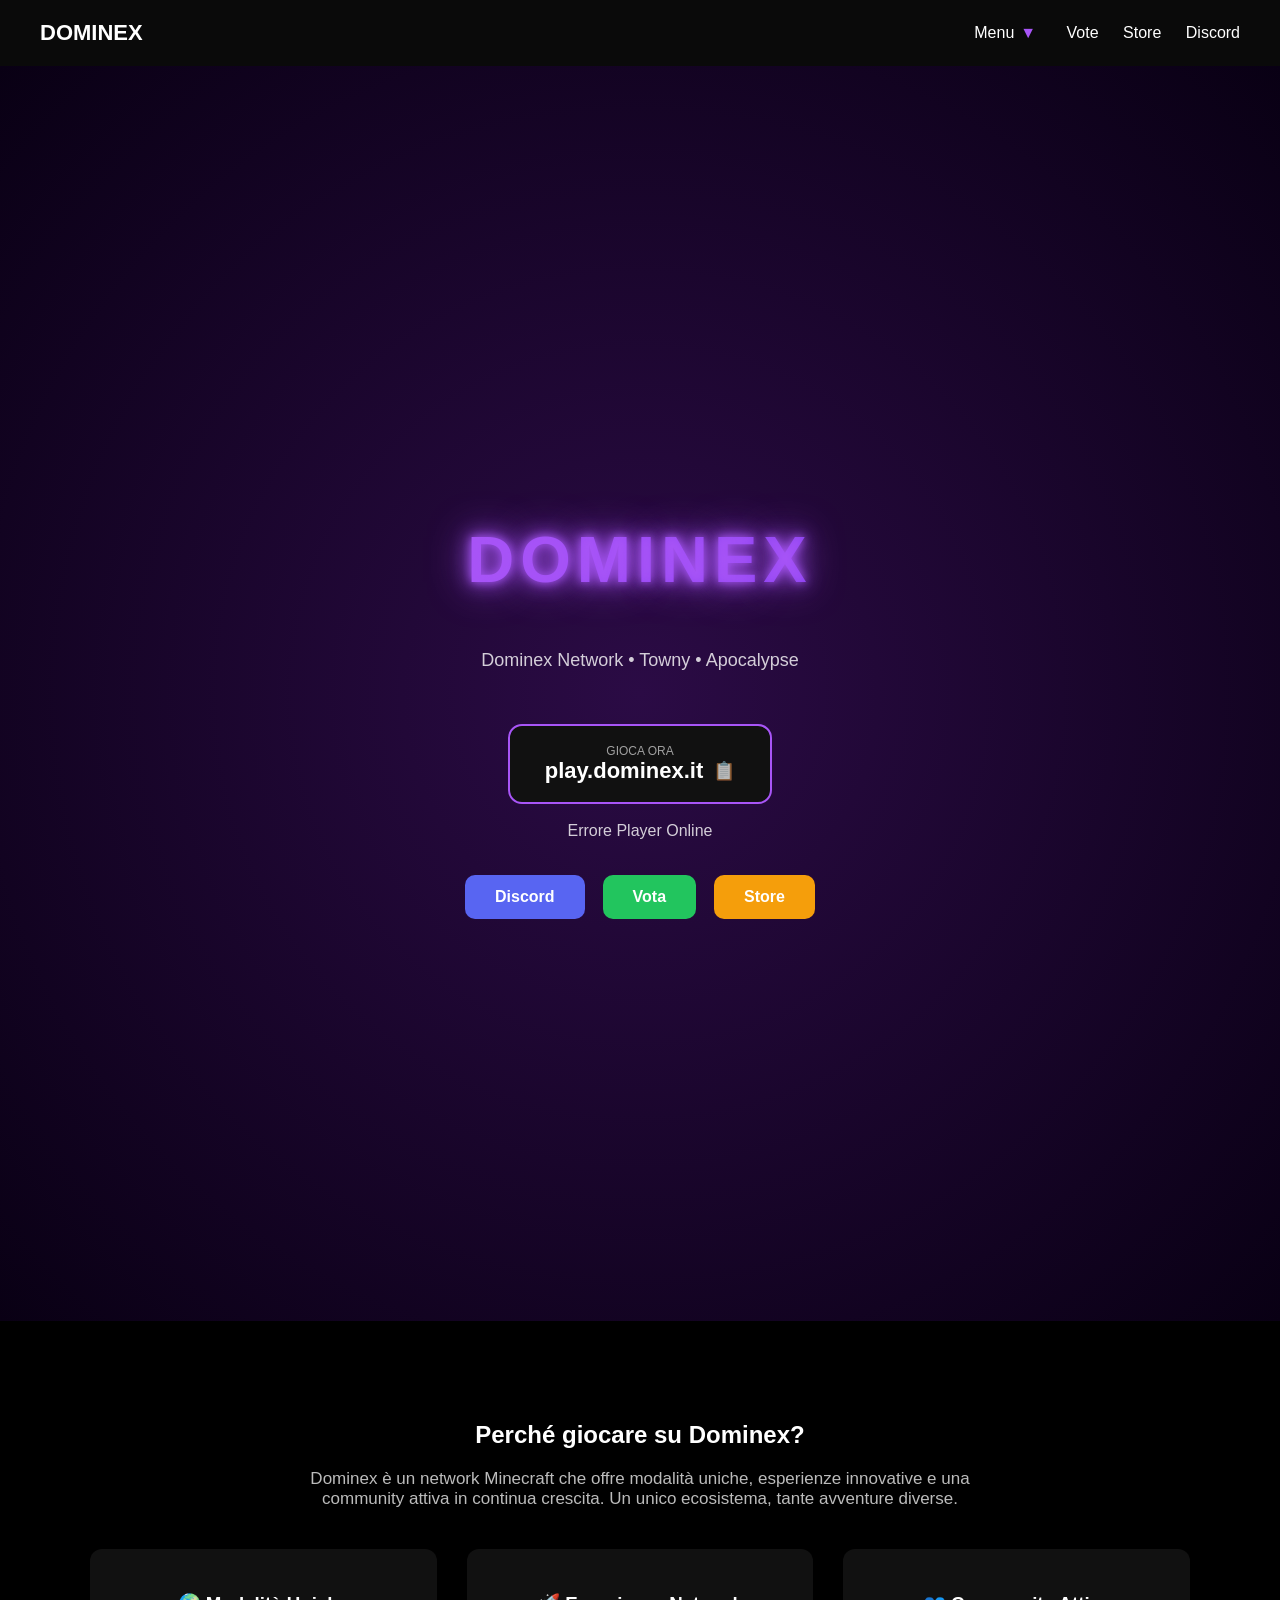
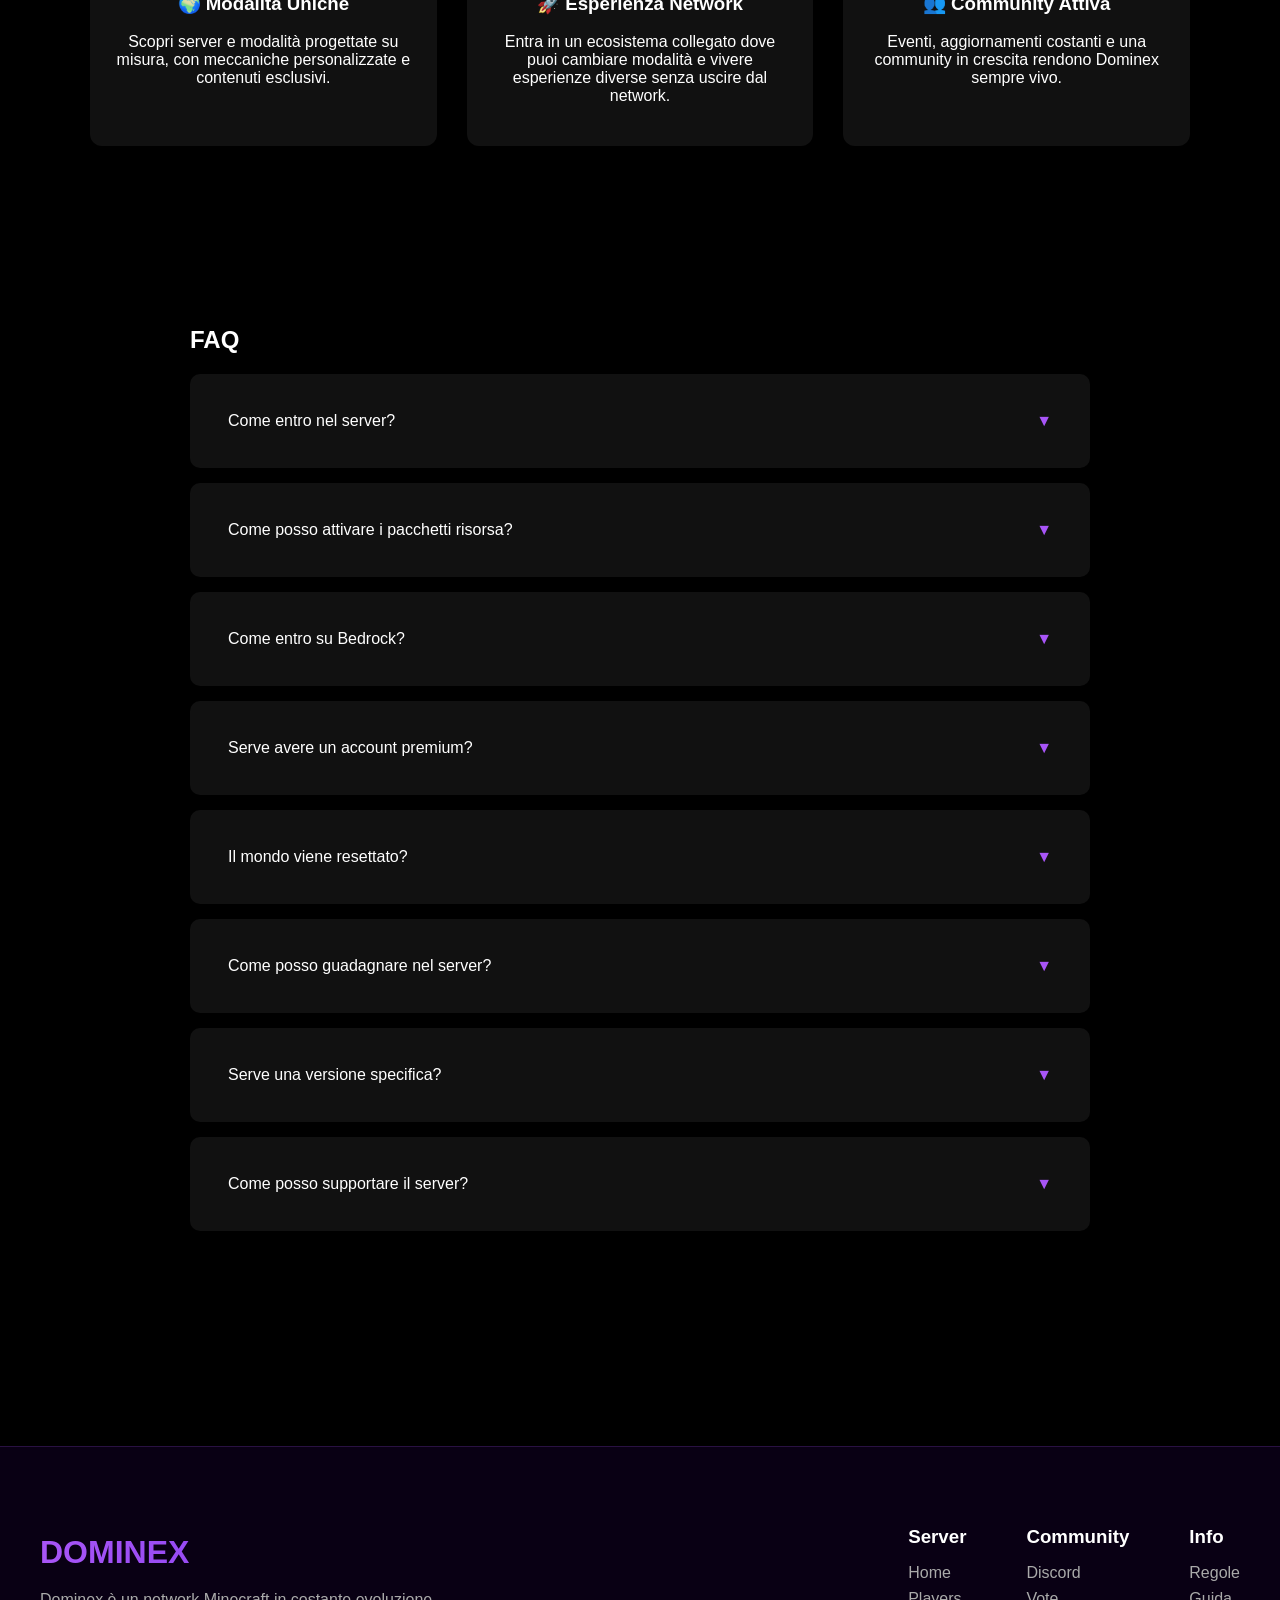
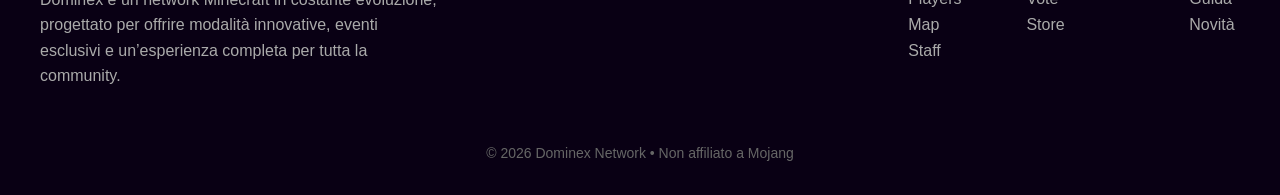
==== index.html @ c72c563b "Add files via upload" ====
<!DOCTYPE html>

<html lang="it">

<head>
<meta charset="UTF-8">
<title>Dominex Network</title>
<link rel="stylesheet" href="style.css">
</head>

<body>

<nav class="navbar">

<a href="index.html" class="logo">DOMINEX</a>

<div class="links">

<!-- MENU -->
<div class="dropdown">
<button class="dropbtn">
Menu <span class="arrow">▼</span>
</button>

<div class="dropdown-content">
<a href="index.html">Home</a>
<a href="staff.html">Staff</a>
<a href="players.html">Players</a>
<a href="map.html">Map</a>
<a href="rules.html">Regole</a>
<a href="guide.html">Guida</a>
<a href="novita.html">Novità</a>
</div>
</div>

<!-- LINK DIRETTI -->
<a href="https://voto.dominex.it">Vote</a>
<a href="https://store.dominex.it">Store</a>
<a href="https://discord.dominex.it">Discord</a>

</div>

</nav>

<section class="hero">

<div class="hero-bg"></div>

<div class="hero-content">

<h1 class="hero-title">DOMINEX</h1>

<p class="hero-subtitle">
Dominex Network • Towny • Apocalypse
</p>

<div class="hero-ip" onclick="copyIP()">

<span class="ip-label">GIOCA ORA</span>

<div class="ip-container">

<span class="ip-address">play.dominex.it</span> <span class="copy-icon">📋</span>

</div>

</div>

<div class="hero-players">
<span id="playercount">...</span> Player Online
</div>

<div class="hero-buttons">

<a href="https://discord.dominex.it" class="btn discord">
Discord
</a>

<a href="https://voto.dominex.it" class="btn vote">
Vota
</a>

<a href="https://store.dominex.it" class="btn store">
Store
</a>

</div>

</div>

</section>


<section class="features">

<h2>Perché giocare su Dominex?</h2>

<p class="features-desc">
Dominex è un network Minecraft che offre modalità uniche,
esperienze innovative e una community attiva in continua crescita.
Un unico ecosistema, tante avventure diverse.
</p>

<div class="features-grid">

<div class="feature">
<h3>🌍 Modalità Uniche</h3>
<p>
Scopri server e modalità progettate su misura,
con meccaniche personalizzate e contenuti esclusivi.
</p>
</div>

<div class="feature">
<h3>🚀 Esperienza Network</h3>
<p>
Entra in un ecosistema collegato dove puoi
cambiare modalità e vivere esperienze diverse
senza uscire dal network.
</p>
</div>

<div class="feature">
<h3>👥 Community Attiva</h3>
<p>
Eventi, aggiornamenti costanti e una community
in crescita rendono Dominex sempre vivo.
</p>
</div>

</div>

</div>

</section>

<section class="faq">

<h2>FAQ</h2>

<div class="faq-item">
<button class="faq-question">
<span>Come entro nel server?</span>
<span class="arrow">▼</span>
</button>
<div class="faq-answer">
<p>Usa l'IP <b>play.dominex.it</b> su Minecraft Java Edition.</p>
</div>
</div>

<div class="faq-item">
<button class="faq-question">
<span>Come posso attivare i pacchetti risorsa?</span>
<span class="arrow">▼</span>
</button>
<div class="faq-answer">
<p>Per attivare i pacchetti risorsa bisogna: Cliccare il server, Cliccare "Modifica Server", Pacchetti Risorsa: Attivi.</p>
</div>
</div>

<div class="faq-item">
<button class="faq-question">
<span>Come entro su Bedrock?</span>
<span class="arrow">▼</span>
</button>
<div class="faq-answer">
<p>
Puoi entrare anche da Minecraft Bedrock usando:
<br><br>
<b>IP:</b> play.dominex.it<br>
<b>Porta:</b> 5184
</p>
</div>
</div>

<div class="faq-item">
<button class="faq-question">
<span>Serve avere un account premium?</span>
<span class="arrow">▼</span>
</button>
<div class="faq-answer">
<p>No, il server supporta sia giocatori premium che non premium.</p>
</div>
</div>

<div class="faq-item">
<button class="faq-question">
<span>Il mondo viene resettato?</span>
<span class="arrow">▼</span>
</button>
<div class="faq-answer">
<p>Il mondo viene resettato ogni fine Season.</p>
</div>
</div>

<div class="faq-item">
<button class="faq-question">
<span>Come posso guadagnare nel server?</span>
<span class="arrow">▼</span>
</button>
<div class="faq-answer">
<p>
Puoi guadagnare tramite lavori, commercio con altri player,
vendita di risorse e sviluppo della tua città.
</p>
</div>
</div>

<div class="faq-item">
<button class="faq-question">
<span>Serve una versione specifica?</span>
<span class="arrow">▼</span>
</button>
<div class="faq-answer">
<p>Il server supporta la versione 1.21.11 di Minecraft.</p>
</div>
</div>

<div class="faq-item">
<button class="faq-question">
<span>Come posso supportare il server?</span>
<span class="arrow">▼</span>
</button>
<div class="faq-answer">
<p>Puoi votare il server o acquistare contenuti nello store.</p>
</div>
</div>

</section>

<script src="script.js"></script>


<footer class="footer">

<div class="footer-container">

<div class="footer-left">
<h2>DOMINEX</h2>
<p>Dominex è un network Minecraft in costante evoluzione, progettato per offrire modalità innovative, eventi esclusivi e un’esperienza completa per tutta la community.</p>
</div>

<div class="footer-links">

<div class="footer-column">
<h3>Server</h3>
<a href="index.html">Home</a>
<a href="players.html">Players</a>
<a href="map.html">Map</a>
<a href="staff.html">Staff</a>
</div>

<div class="footer-column">
<h3>Community</h3>
<a href="https://discord.dominex.it">Discord</a>
<a href="https://voto.dominex.it">Vote</a>
<a href="https://store.dominex.it">Store</a>
</div>

<div class="footer-column">
<h3>Info</h3>
<a href="rules.html">Regole</a>
<a href="guide.html">Guida</a>
<a href="novita.html">Novità</a>
</div>

</div>

</div>

<div class="footer-bottom">
<p>© 2026 Dominex Network • Non affiliato a Mojang</p>
</div>

</footer>
</body>
</html>
---- style.css ----
body{
margin:0;
font-family:Arial;
color:white;
background:#000;
position:relative;
overflow-x:hidden;
}

/* BACKGROUND ANIMATO */

body::before{
content:"";
position:fixed;
top:0;
left:0;
width:100%;
height:100%;

background-image:url("background.jpg");
background-size:110%;
background-position:center;
background-repeat:no-repeat;

animation:panorama 30s ease-in-out infinite alternate;

z-index:-1;
opacity:0.35;
}

/* ANIMAZIONE */

@keyframes panorama{

0%{
background-position:center top;
}

50%{
background-position:center center;
}

100%{
background-position:center bottom;
}

}

/* NAVBAR */

.navbar{
display:flex;
justify-content:space-between;
align-items:center;
padding:20px 40px;
background:#0a0a0a;
}

.logo{
color:white;
text-decoration:none;
font-weight:bold;
font-size:22px;
}

.logo:hover{
color:#a855f7;
}

.links a{
margin-left:20px;
text-decoration:none;
color:white;
transition:0.2s;
}

.links a:hover{
color:#a855f7;
}

/* HERO */

.hero{
text-align:center;
padding:200px 20px;
}

/* TITOLO */

.hero h1{
font-size:65px;

text-shadow:
0 0 10px #a855f7,
0 0 20px #a855f7,
0 0 40px #a855f7;
}

.subtitle{
color:#ccc;
margin-top:10px;
}

/* BOTTONI */

.buttons{
margin-top:25px;
}

.buttons button{
margin:10px;
padding:12px 25px;
border:none;
border-radius:6px;
cursor:pointer;
font-size:14px;
transition:0.2s;
}

.buttons button:hover{
transform:scale(1.05);
}

.discord{background:#5865F2;color:white;}
.vote{background:#22c55e;color:white;}
.store{background:#f59e0b;color:white;}

/* STAFF */

.staff{
text-align:center;
padding:80px 20px;
}

.staff-desc{
max-width:700px;
margin:auto;
margin-bottom:60px;
color:#ccc;
}

.staff-pyramid{
display:flex;
flex-direction:column;
align-items:center;
gap:50px;
}

.staff-row{
display:flex;
justify-content:center;
gap:40px;
flex-wrap:wrap;
}

.staff-card{
background:#111;
padding:25px;
border-radius:12px;
max-width:260px;
transition:0.2s;
}

.staff-card:hover{
transform:translateY(-5px);
}

.staff-card img{
width:90px;
margin-bottom:10px;
}

.name{
color:#a855f7;
font-weight:bold;
}

/* FOUNDER */

.founder .staff-card{
transform:scale(1.08);
border:2px solid #a855f7;
box-shadow:0 0 20px #a855f7;
}

/* PLAYERS */

.players{
text-align:center;
padding:80px 20px;
}

#playerlist{
margin-top:30px;
}

#playerlist div{
margin:10px;
font-size:16px;
}
/* NEWS */

.news{
padding:80px 20px;
text-align:center;
}

.news-grid{
display:grid;
grid-template-columns:repeat(auto-fit,minmax(250px,1fr));
gap:30px;
max-width:1100px;
margin:auto;
}

.news-card{
background:#111;
padding:25px;
border-radius:12px;
transition:0.2s;
}

.news-card:hover{
transform:translateY(-5px);
}

/* FEATURES */

.features{
padding:80px 20px;
text-align:center;
}

.features-grid{
display:grid;
grid-template-columns:repeat(auto-fit,minmax(250px,1fr));
gap:30px;
max-width:1100px;
margin:auto;
}

.feature{
background:#111;
padding:25px;
border-radius:12px;
}

/* FAQ */

.faq{
padding:80px 20px;
max-width:900px;
margin:auto;
}

.faq-item{
background:#111;
padding:20px;
border-radius:10px;
margin-bottom:20px;
}
/* FAQ */

.faq{
padding:80px 20px;
max-width:900px;
margin:auto;
}

.faq-item{
background:#111;
border-radius:10px;
margin-bottom:15px;
overflow:hidden;
}

.faq-question{
width:100%;
background:#111;
color:white;
border:none;
padding:18px;
font-size:16px;
text-align:left;
cursor:pointer;
transition:0.2s;
}

.faq-question:hover{
background:#1a1a1a;
}

.faq-answer{
max-height:0;
overflow:hidden;
transition:max-height 0.35s ease;
padding:0 18px;
}

.faq-answer p{
margin:15px 0;
color:#ccc;
}
/* FAQ */

.faq{
padding:80px 20px;
max-width:900px;
margin:auto;
}

.faq-item{
background:#111;
border-radius:10px;
margin-bottom:15px;
overflow:hidden;
transition:0.2s;
}

.faq-item.active{
box-shadow:0 0 15px #a855f7;
border:1px solid #a855f7;
}

.faq-question{
width:100%;
background:none;
border:none;
color:white;
padding:18px;
font-size:16px;
cursor:pointer;

display:flex;
justify-content:space-between;
align-items:center;

transition:0.2s;
}

.faq-question:hover{
background:#1a1a1a;
}

.arrow{
transition:transform 0.3s;
color:#a855f7;
}

.faq-item.active .arrow{
transform:rotate(180deg);
}

.faq-answer{
max-height:0;
overflow:hidden;
transition:max-height 0.35s ease;
padding:0 18px;
}

.faq-answer p{
margin:15px 0;
color:#ccc;
}
.features-desc{
max-width:700px;
margin:auto;
margin-bottom:40px;
color:#bbb;
font-size:17px;
text-align:center;
}
.news-desc{
max-width:700px;
margin:auto;
margin-bottom:40px;
color:#bbb;
font-size:17px;
text-align:center;
}
.discord-news{
max-width:900px;
margin:auto;
margin-top:30px;
border-radius:10px;
overflow:hidden;
box-shadow:0 0 20px rgba(168,85,247,0.3);
}
.changelogs-news{
max-width:900px;
margin:auto;
margin-top:30px;
border-radius:10px;
overflow:hidden;
box-shadow:0 0 20px rgba(168,85,247,0.3);
}

.news-container{
display:grid;
grid-template-columns:repeat(auto-fit,minmax(400px,1fr));
gap:30px;
max-width:1100px;
margin:auto;
margin-top:40px;
}

.news-box{
background:#111;
padding:20px;
border-radius:10px;
box-shadow:0 0 15px rgba(168,85,247,0.3);
}

.news-box h3{
margin-bottom:15px;
}
.news-container{
display:grid;
grid-template-columns:1fr 1fr;
gap:40px;
max-width:1100px;
margin:auto;
}

.news-box{
background:#111;
padding:25px;
border-radius:12px;
}

.news-card{
background:#0f0f0f;
padding:20px;
margin-top:20px;
border-radius:10px;
border-left:4px solid #a855f7;
transition:0.3s;
}

.news-card:hover{
transform:translateY(-5px);
box-shadow:0 0 15px #a855f7;
}

.date{
display:block;
margin-top:10px;
font-size:13px;
opacity:0.6;
}
.hero{
position:relative;
display:flex;
align-items:center;
justify-content:center;
height:95vh;
text-align:center;
overflow:hidden;
}

.hero-bg{
position:absolute;
width:100%;
height:100%;
background:radial-gradient(circle at center,#2b0b45,#090014);
z-index:-1;
animation:heroGlow 8s infinite alternate;
}

@keyframes heroGlow{
0%{opacity:0.7}
100%{opacity:1}
}

.hero-title{
font-size:110px;
font-weight:900;
letter-spacing:6px;
background:linear-gradient(90deg,#a855f7,#7c3aed,#a855f7);
background-size:200%;
-webkit-background-clip:text;
color:transparent;
animation:titleGlow 6s linear infinite;
}

@keyframes titleGlow{
0%{background-position:0%}
100%{background-position:200%}
}

.hero-subtitle{
margin-top:10px;
font-size:18px;
opacity:0.8;
}

.hero-ip{
margin-top:35px;
background:#111;
border:2px solid #a855f7;
border-radius:14px;
padding:18px 35px;
cursor:pointer;
transition:0.3s;
display:inline-block;
}

.hero-ip:hover{
transform:scale(1.05);
box-shadow:0 0 25px #a855f7;
}

.ip-label{
font-size:12px;
opacity:0.6;
display:block;
}

.ip-container{
display:flex;
align-items:center;
gap:10px;
justify-content:center;
}

.ip-address{
font-size:22px;
font-weight:bold;
}

.copy-icon{
font-size:18px;
opacity:0.7;
}

.hero-players{
margin-top:18px;
font-size:16px;
opacity:0.8;
}

.hero-buttons{
margin-top:35px;
display:flex;
gap:18px;
justify-content:center;
flex-wrap:wrap;
}

.btn{
padding:13px 30px;
border-radius:10px;
font-weight:bold;
text-decoration:none;
color:white;
transition:0.3s;
}

.btn:hover{
transform:translateY(-3px);
}

.discord{background:#5865F2;}
.vote{background:#22c55e;}
.store{background:#f59e0b;}
/* BACKGROUND VIOLA GLOBALE */

body::after{
content:"";
position:fixed;
top:0;
left:0;
width:100%;
height:100%;

background:radial-gradient(circle at center,#2b0b45,#090014);

z-index:-2;
animation:heroGlow 8s infinite alternate;
}

@keyframes heroGlow{
0%{opacity:0.75;}
100%{opacity:1;}
}
/* DROPDOWN MENU */

.dropdown{
position:relative;
display:inline-block;
}

.dropbtn{
background:none;
border:none;
color:white;
font-size:16px;
cursor:pointer;
}

.dropbtn:hover{
color:#a855f7;
}

.dropdown-content{
display:none;
position:absolute;
background:#111;
min-width:160px;
border-radius:8px;
box-shadow:0 0 10px rgba(0,0,0,0.5);
z-index:10;
}

.dropdown-content a{
display:block;
padding:10px 15px;
color:white;
text-decoration:none;
}

.dropdown-content a:hover{
background:#1a1a1a;
color:#a855f7;
}

.dropdown:hover .dropdown-content{
display:block;
}
/* DROPDOWN */

.dropdown{
position:relative;
}

.dropbtn{
background:none;
border:none;
color:white;
font-size:16px;
cursor:pointer;
display:flex;
align-items:center;
gap:6px;
transition:0.25s;
}

.dropbtn:hover{
color:#a855f7;
}

/* MENU */

.dropdown-content{
position:absolute;
top:35px;
left:0;

background:rgba(20,20,30,0.85);
backdrop-filter:blur(6px);

border-radius:12px;
min-width:180px;

border:1px solid rgba(168,85,247,0.2);

box-shadow:0 0 20px rgba(168,85,247,0.25);

opacity:0;
transform:translateY(10px) scale(0.95);
pointer-events:none;

transition:0.25s;
}

/* LINK MENU */

.dropdown-content a{
display:block;
padding:12px 16px;
color:white;
text-decoration:none;
transition:0.2s;
}

.dropdown-content a:hover{
background:rgba(168,85,247,0.15);
color:#c084fc;
}

/* APERTURA */

.dropdown:hover .dropdown-content{
opacity:1;
transform:translateY(0) scale(1);
pointer-events:auto;
}

/* FRECCIA ANIMATA */

.arrow{
transition:transform 0.25s;
}

.dropdown:hover .arrow{
transform:rotate(180deg);
}
.dropdown-content{
opacity:0;
transform:translateY(10px);
pointer-events:none;
transition:0.25s;
}

.dropdown.active .dropdown-content{
opacity:1;
transform:translateY(0);
pointer-events:auto;
}

.dropdown.active .arrow{
transform:rotate(180deg);
}
.dropdown-content{

display:none;

position:absolute;
top:40px;
left:0;

background:#111;
border-radius:10px;
min-width:180px;

opacity:0;
transform:translateY(10px);
transition:0.25s;

}

.dropdown.active .dropdown-content{

display:block;
opacity:1;
transform:translateY(0);

}
.players{
text-align:center;
padding:80px 20px;
}

.players-desc{
max-width:700px;
margin:auto;
margin-bottom:40px;
color:#bbb;
}

.players-grid{
display:grid;
grid-template-columns:repeat(auto-fit,minmax(200px,1fr));
gap:30px;
max-width:1100px;
margin:auto;
}

.player{
background:#111;
padding:25px;
border-radius:12px;
transition:0.3s;
box-shadow:0 0 10px rgba(0,0,0,0.5);
}

.player:hover{
transform:translateY(-5px);
box-shadow:0 0 20px #a855f7;
}

.player img{
width:70px;
margin-bottom:10px;
}

.player-name{
font-weight:bold;
margin-bottom:5px;
}

.player-desc{
font-size:13px;
color:#bbb;
}
/* FOOTER */

.footer{

margin-top:120px;
background:#090014;
border-top:1px solid rgba(168,85,247,0.2);
padding:60px 40px 20px 40px;

}

.footer-container{

display:flex;
justify-content:space-between;
flex-wrap:wrap;
gap:60px;

}

.footer-left{

max-width:400px;

}

.footer-left h2{

font-size:32px;
margin-bottom:10px;
background:linear-gradient(90deg,#a855f7,#7c3aed);
-webkit-background-clip:text;
color:transparent;

}

.footer-left p{

color:#aaa;
line-height:1.6;

}

.footer-links{

display:flex;
gap:60px;

}

.footer-column{

display:flex;
flex-direction:column;

}

.footer-column h3{

color:white;
margin-bottom:12px;

}

.footer-column a{

color:#aaa;
text-decoration:none;
margin:4px 0;
transition:0.2s;

}

.footer-column a:hover{

color:#a855f7;

}

.footer-bottom{

margin-top:40px;
text-align:center;
color:#666;
font-size:14px;

}
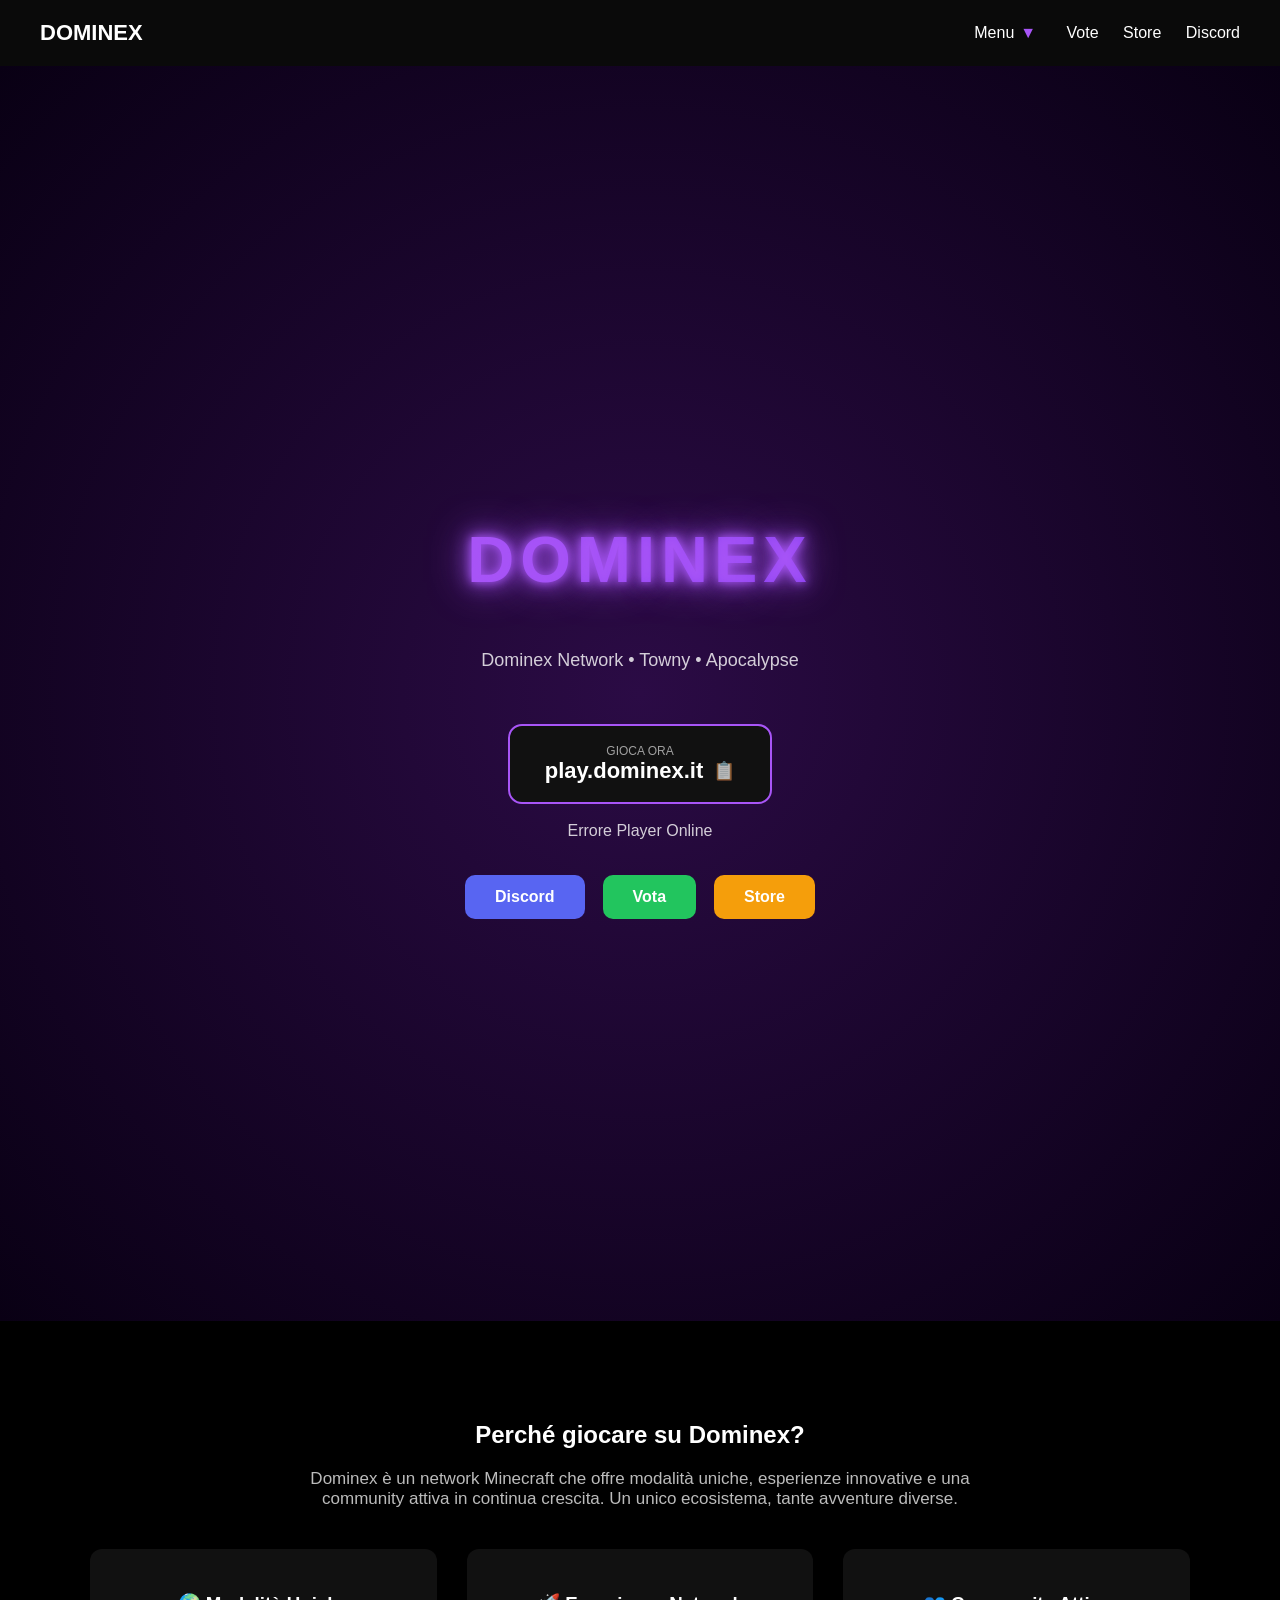
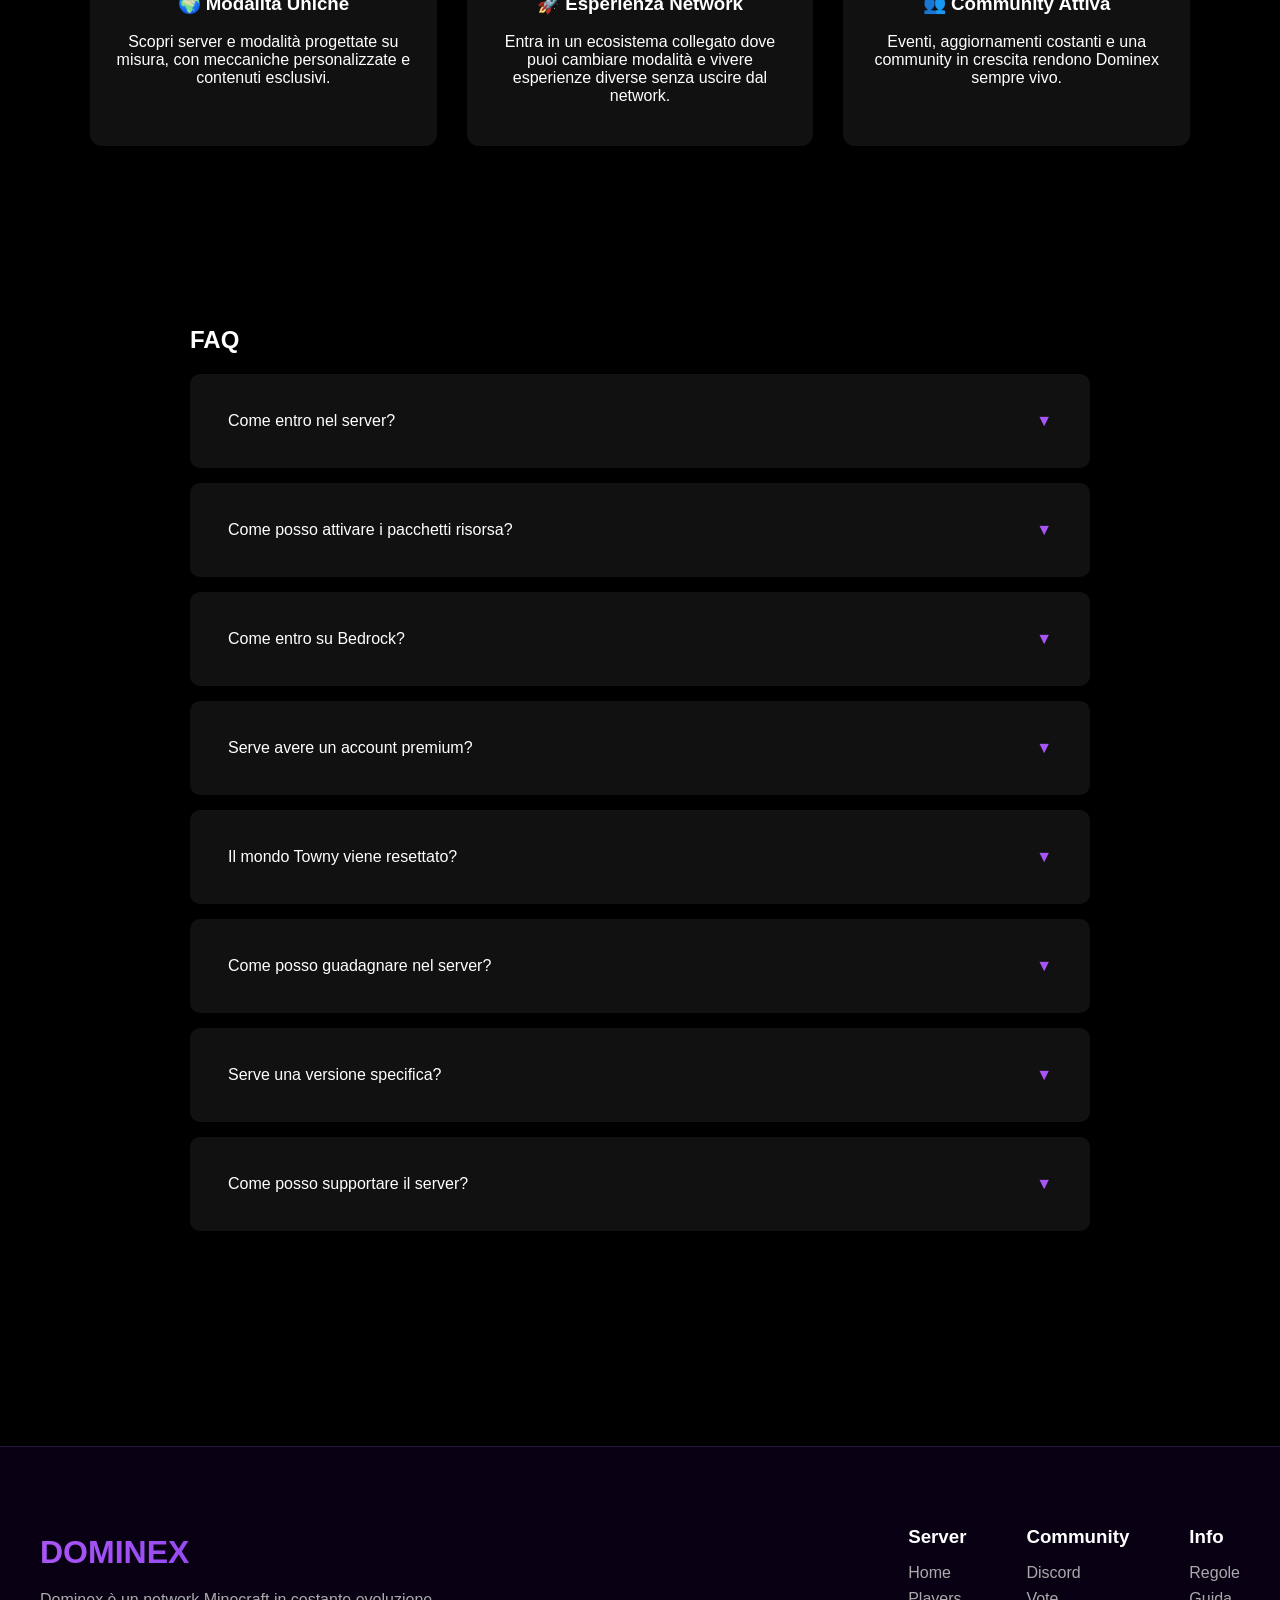
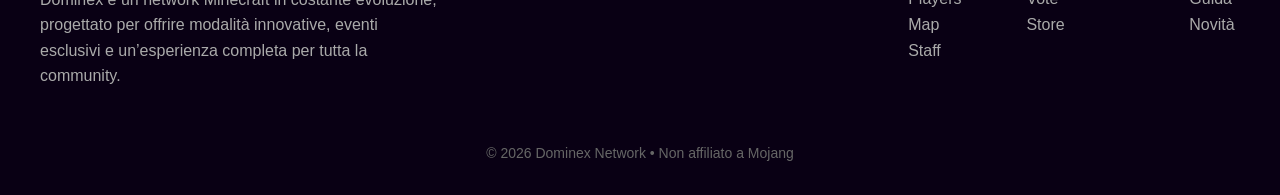
==== commit 6fadaf2d: "Update FAQ question and answer about world reset" ====
--- a/index.html
+++ b/index.html
@@ -185,11 +185,11 @@
 
 <div class="faq-item">
 <button class="faq-question">
-<span>Il mondo viene resettato?</span>
-<span class="arrow">▼</span>
-</button>
-<div class="faq-answer">
-<p>Il mondo viene resettato ogni fine Season.</p>
+<span>Il mondo Towny viene resettato?</span>
+<span class="arrow">▼</span>
+</button>
+<div class="faq-answer">
+<p>Il mondo Towny viene resettato ogni fine Season.</p>
 </div>
 </div>
 
--- a/style.css
+++ b/style.css
@@ -879,4 +879,194 @@
 color:#666;
 font-size:14px;
 
-}+}
+/* ========================= */
+/* SEZIONE MAPPA */
+/* ========================= */
+
+.map-section{
+text-align:center;
+padding:70px 20px;
+position:relative;
+}
+
+/* ========================= */
+/* TITOLO */
+/* ========================= */
+
+.map-title{
+font-size:40px;
+margin-bottom:10px;
+}
+
+.map-description{
+color:#bbbbbb;
+font-size:18px;
+margin-bottom:35px;
+}
+
+/* ========================= */
+/* CONTENITORE */
+/* ========================= */
+
+.map-button-wrapper{
+position:relative;
+display:flex;
+justify-content:center;
+align-items:center;
+width:100%;
+margin:20px 0;
+}
+
+/* ========================= */
+/* BOTTONE */
+/* ========================= */
+
+.map-button{
+position:relative;
+z-index:5;
+display:inline-block;
+background:linear-gradient(45deg,#00c6ff,#0072ff);
+color:white;
+font-size:22px;
+font-weight:bold;
+padding:18px 45px;
+border-radius:12px;
+text-decoration:none;
+transition:all 0.3s ease;
+box-shadow:0 0 15px #00c6ff,0 0 35px rgba(0,114,255,0.6);
+}
+
+.map-button:hover{
+transform:translateY(-5px) scale(1.05);
+box-shadow:0 0 25px #00e5ff,0 0 70px rgba(0,140,255,1);
+background:linear-gradient(45deg,#00e5ff,#008cff);
+}
+
+/* ========================= */
+/* ELEMENTI SPAZIALI */
+/* ========================= */
+
+.orbit,
+.stars,
+.galaxy{
+position:absolute;
+top:50%;
+left:50%;
+transform:translate(-50%,-50%);
+pointer-events:none;
+opacity:0;
+transition:opacity 0.3s ease;
+}
+
+/* ========================= */
+/* ORBITE */
+/* ========================= */
+
+.orbit{
+border:2px solid rgba(0,198,255,0.25);
+border-radius:50%;
+animation:spin 12s linear infinite;
+}
+
+.orbit1{ width:200px; height:200px; }
+.orbit2{ width:260px; height:260px; animation-duration:18s; }
+
+@keyframes spin{
+from{ transform:translate(-50%,-50%) rotate(0deg); }
+to{ transform:translate(-50%,-50%) rotate(360deg); }
+}
+
+.map-button-wrapper:hover .orbit{
+opacity:1;
+animation-duration:4s;
+}
+
+/* ========================= */
+/* SATELLITE */
+/* ========================= */
+
+.satellite{
+width:10px;
+height:10px;
+background:#00c6ff;
+border-radius:50%;
+position:absolute;
+top:-5px;
+left:50%;
+transform:translateX(-50%);
+box-shadow:0 0 12px #00e5ff;
+}
+
+/* ========================= */
+/* STELLE */
+/* ========================= */
+
+.stars{
+width:420px;
+height:420px;
+background:
+radial-gradient(2px 2px at 20% 30%,#fff,transparent),
+radial-gradient(1.5px 1.5px at 70% 20%,#00c6ff,transparent),
+radial-gradient(2px 2px at 40% 80%,#fff,transparent),
+radial-gradient(1px 1px at 80% 70%,#00e5ff,transparent);
+animation:rotateStars 40s linear infinite;
+}
+
+@keyframes rotateStars{
+from{ transform:translate(-50%,-50%) rotate(0deg); }
+to{ transform:translate(-50%,-50%) rotate(360deg); }
+}
+
+.map-button-wrapper:hover .stars{
+opacity:1;
+}
+
+/* ========================= */
+/* GALASSIA */
+/* ========================= */
+
+.galaxy{
+width:480px;
+height:480px;
+background:
+radial-gradient(circle at 50% 50%,rgba(0,198,255,0.25),transparent 60%),
+radial-gradient(circle at 30% 30%,rgba(0,114,255,0.15),transparent 50%),
+radial-gradient(circle at 70% 70%,rgba(0,255,255,0.1),transparent 55%);
+filter:blur(30px);
+animation:rotateGalaxy 80s linear infinite;
+}
+
+@keyframes rotateGalaxy{
+from{ transform:translate(-50%,-50%) rotate(0deg); }
+to{ transform:translate(-50%,-50%) rotate(-360deg); }
+}
+
+.map-button-wrapper:hover .galaxy{
+opacity:1;
+}
+
+/* ========================= */
+/* PIANETI GRAVITAZIONALI */
+/* ========================= */
+
+.planet{
+position:absolute;
+border-radius:50%;
+background:radial-gradient(circle at 30% 30%,#ffffff,#00c6ff);
+box-shadow:0 0 14px #00e5ff;
+pointer-events:none;
+transition:transform 0.08s linear;
+z-index:1;
+}
+
+/* Pianeti con dimensioni diverse */
+
+.planet1{ top:8%;  left:12%; width:10px; height:10px; }
+.planet2{ top:18%; left:78%; width:14px; height:14px; }
+.planet3{ top:32%; left:6%;  width:9px;  height:9px; }
+.planet4{ top:44%; left:72%; width:13px; height:13px; }
+.planet5{ top:60%; left:18%; width:11px; height:11px; }
+.planet6{ top:76%; left:86%; width:8px;  height:8px; }
+.planet7{ top:22%; left:48%; width:12px; height:12px; }
+.planet8{ top:82%; left:52%; width:10px; height:10px; }
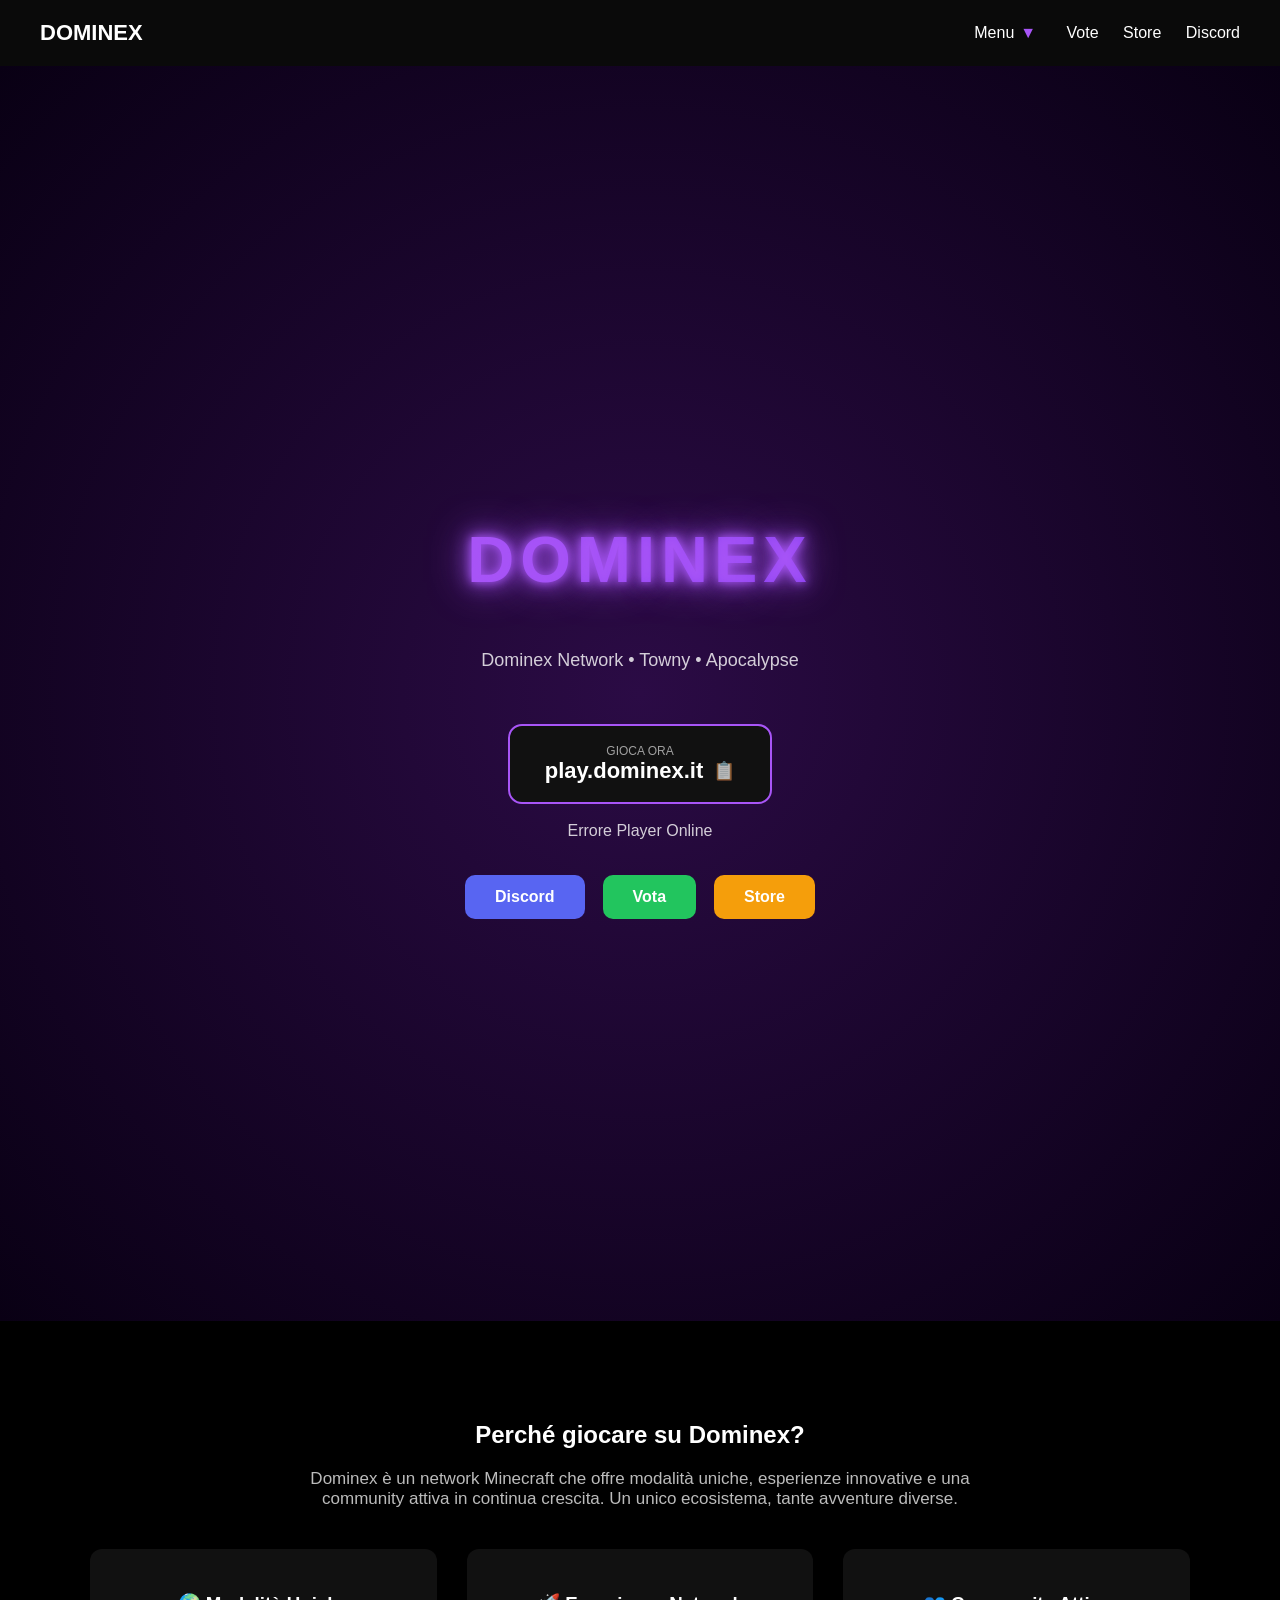
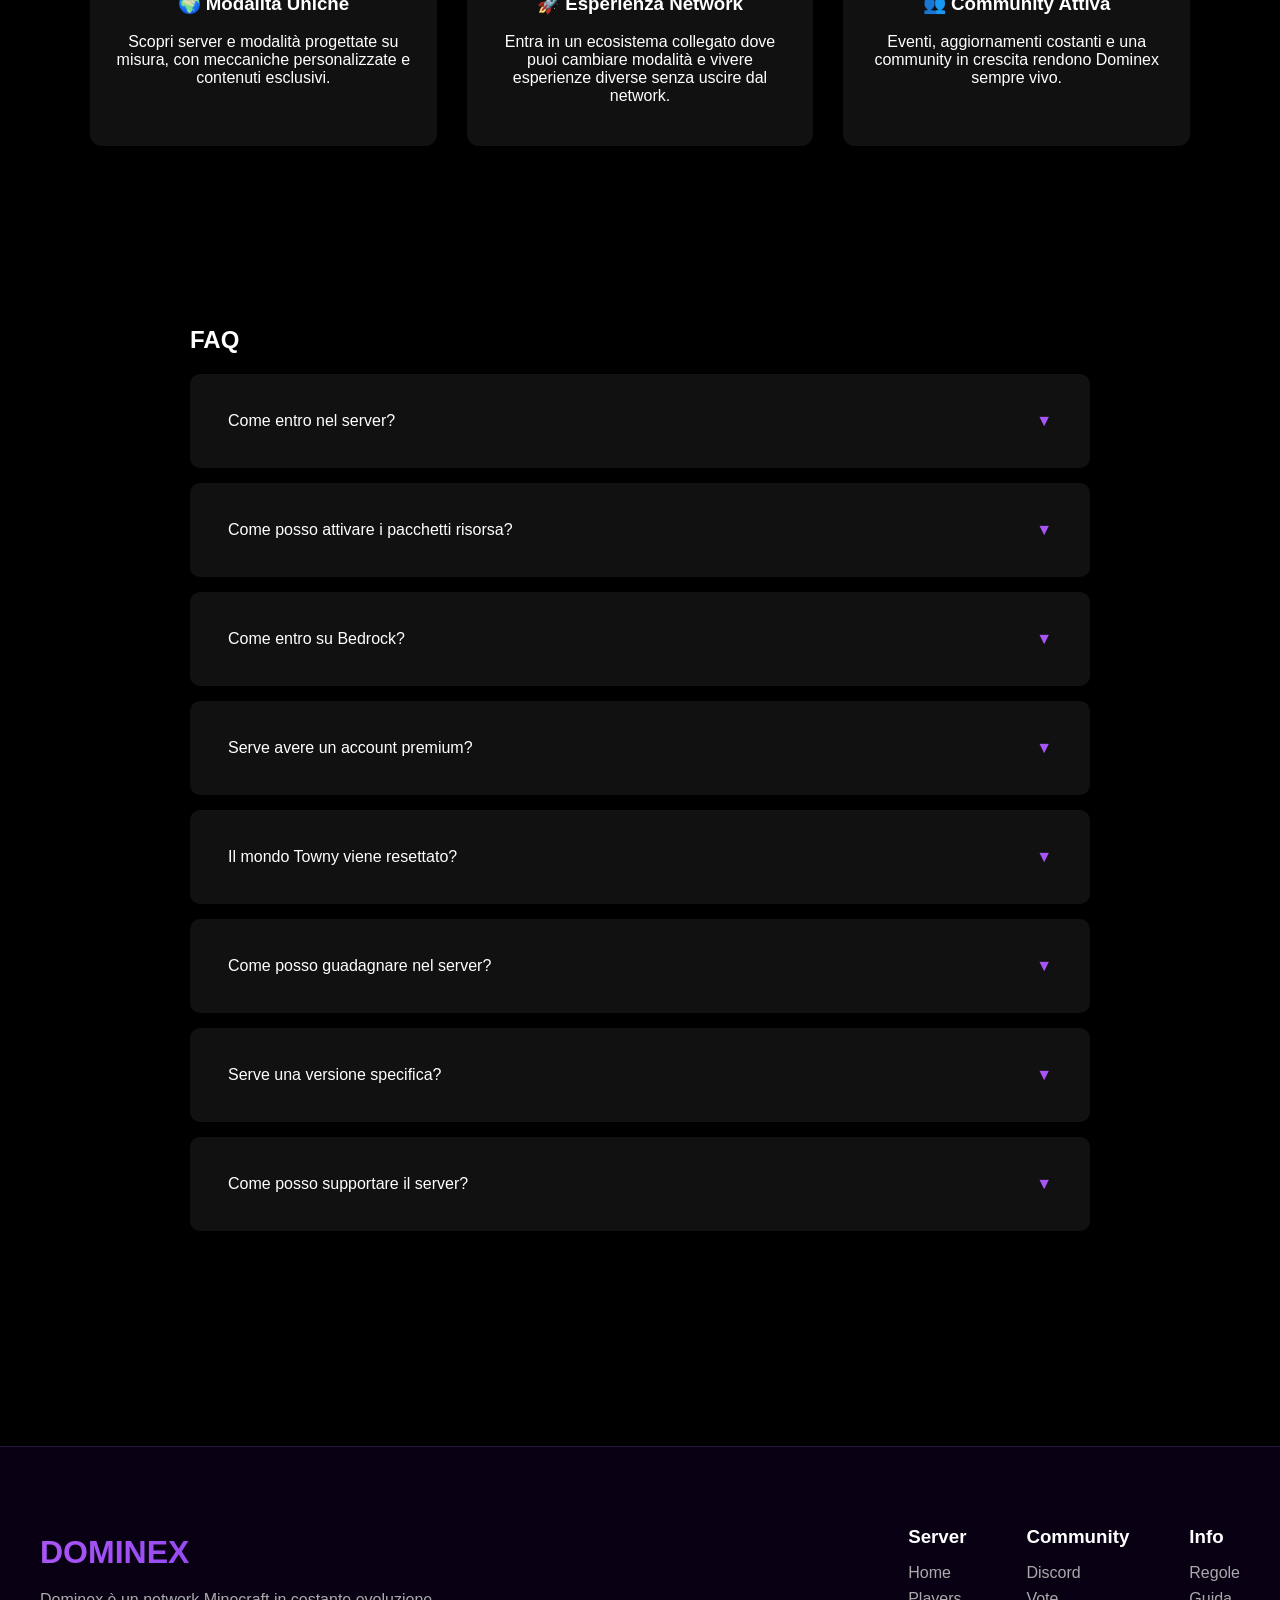
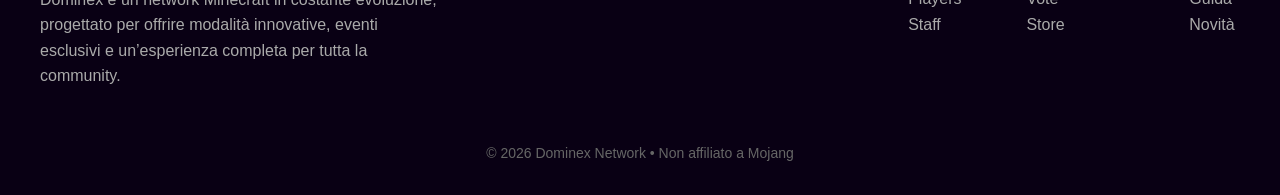
==== commit e6c1ff1e: "Remove Map link from footer in index.html" ====
--- a/index.html
+++ b/index.html
@@ -26,7 +26,6 @@
 <a href="index.html">Home</a>
 <a href="staff.html">Staff</a>
 <a href="players.html">Players</a>
-<a href="map.html">Map</a>
 <a href="rules.html">Regole</a>
 <a href="guide.html">Guida</a>
 <a href="novita.html">Novità</a>
@@ -246,7 +245,6 @@
 <h3>Server</h3>
 <a href="index.html">Home</a>
 <a href="players.html">Players</a>
-<a href="map.html">Map</a>
 <a href="staff.html">Staff</a>
 </div>
 
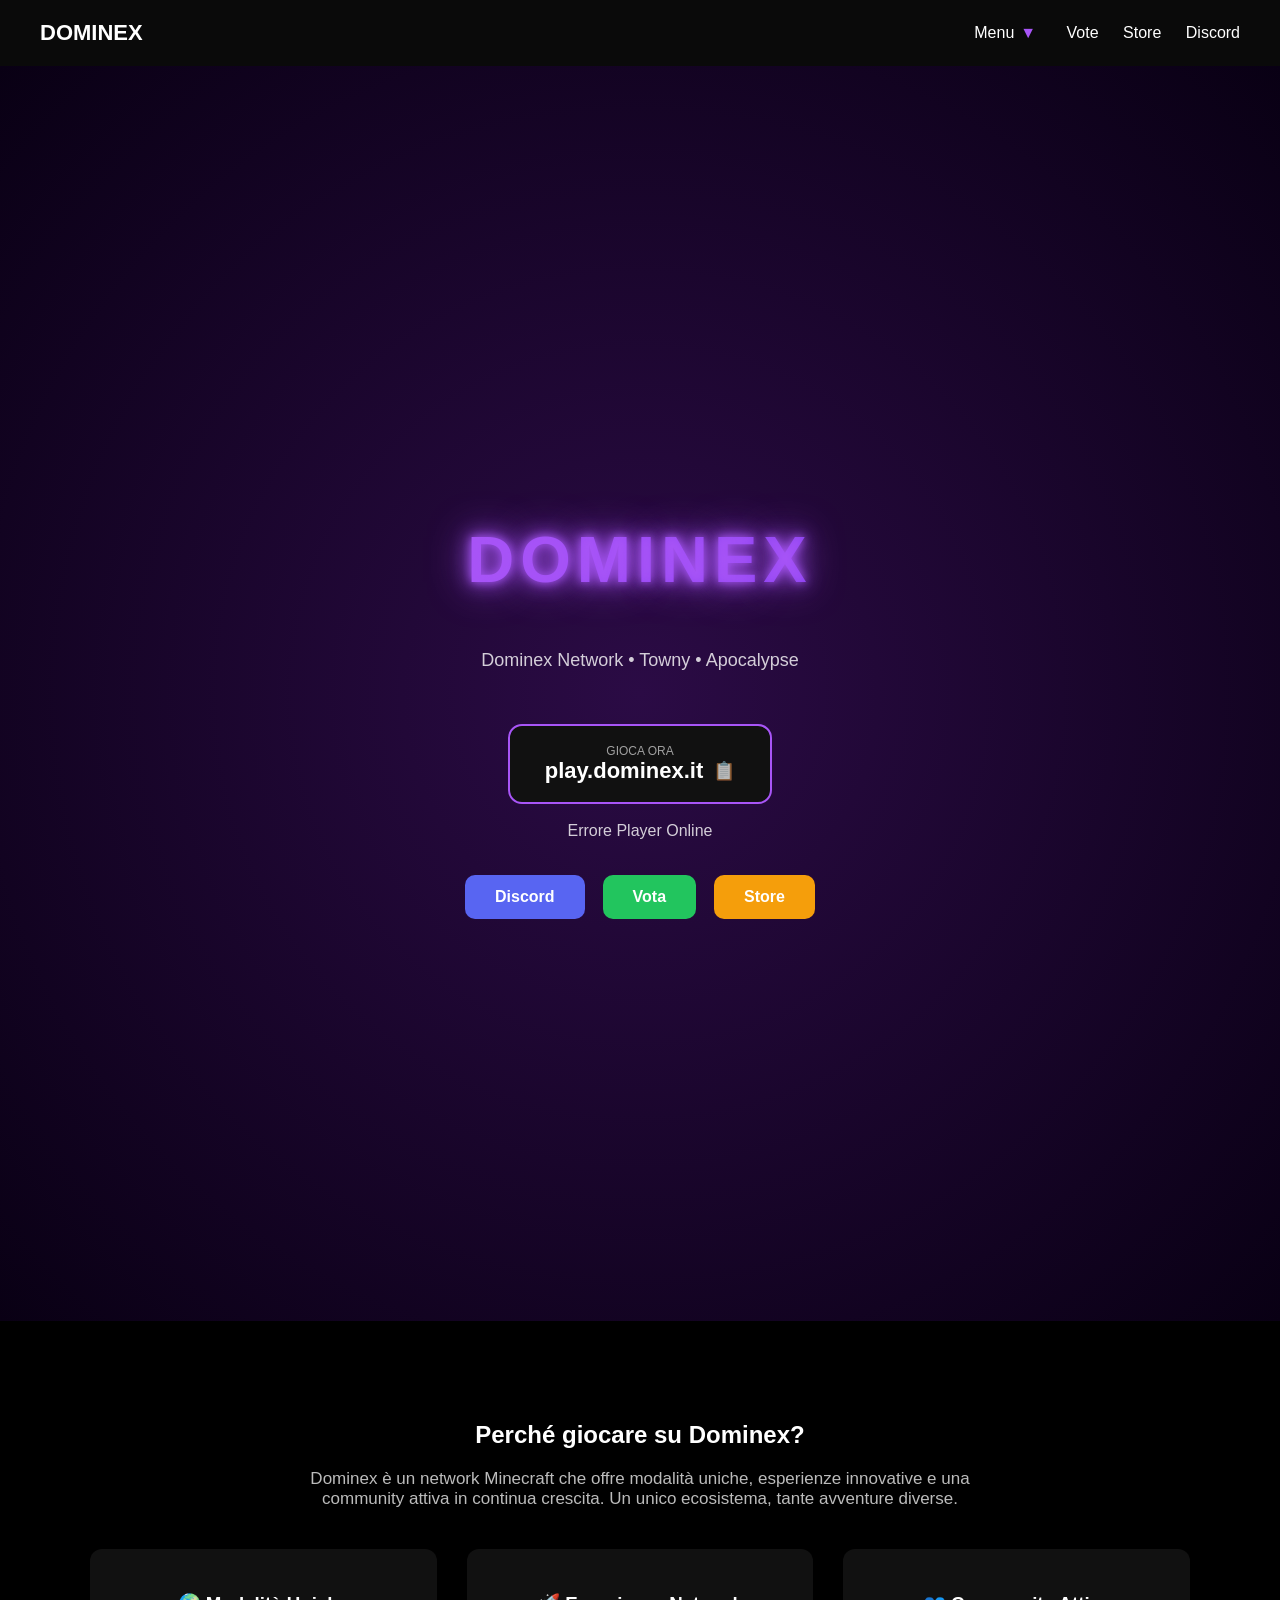
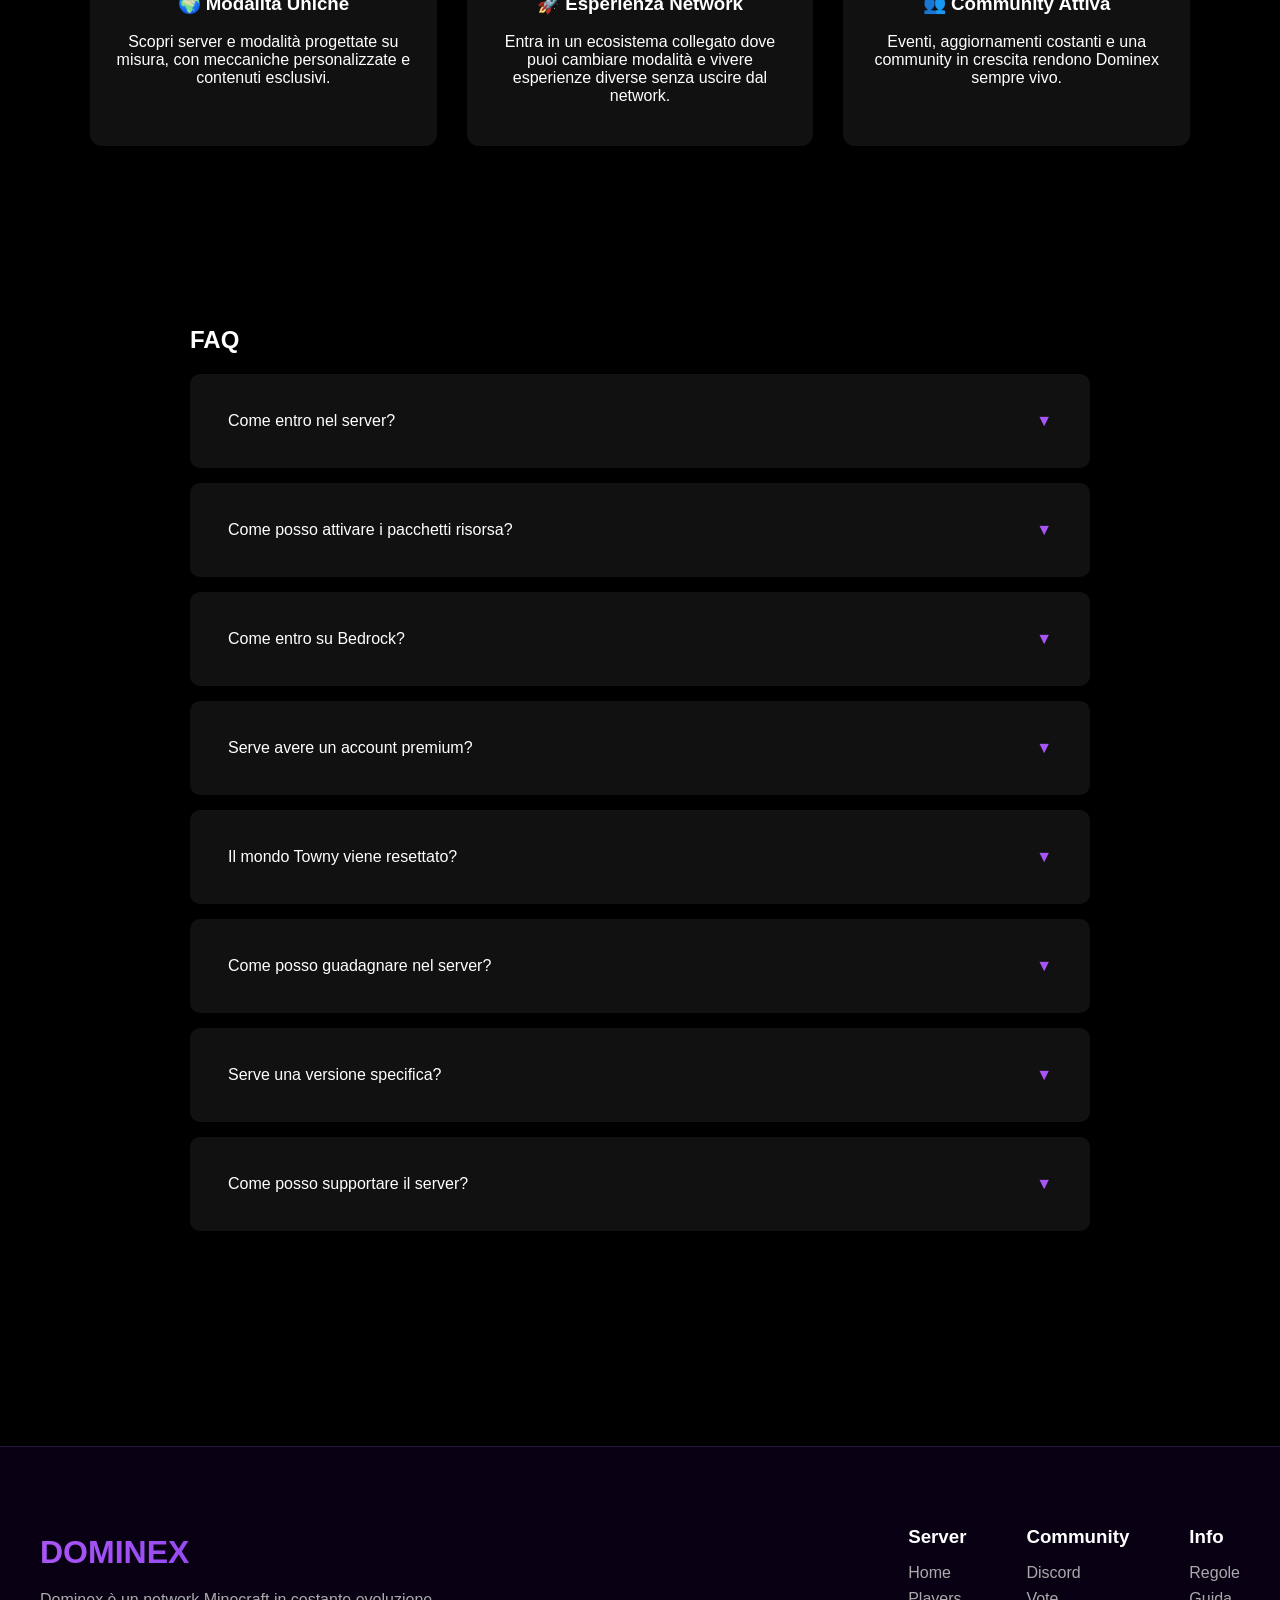
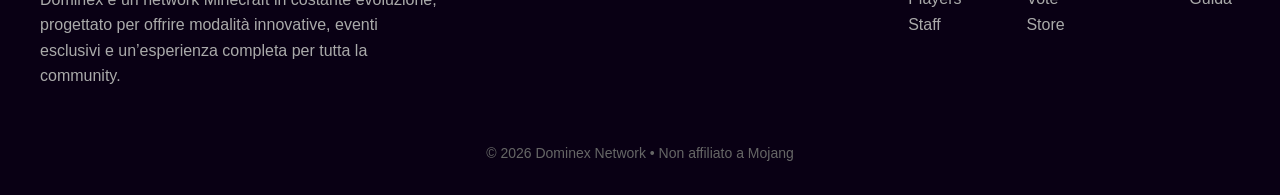
==== commit 6b3ec2c8: "Remove 'Novità' link from index.html Removed links to 'Novità' in the navigation and footer sections" ====
--- a/index.html
+++ b/index.html
@@ -28,7 +28,6 @@
 <a href="players.html">Players</a>
 <a href="rules.html">Regole</a>
 <a href="guide.html">Guida</a>
-<a href="novita.html">Novità</a>
 </div>
 </div>
 
@@ -259,7 +258,6 @@
 <h3>Info</h3>
 <a href="rules.html">Regole</a>
 <a href="guide.html">Guida</a>
-<a href="novita.html">Novità</a>
 </div>
 
 </div>
